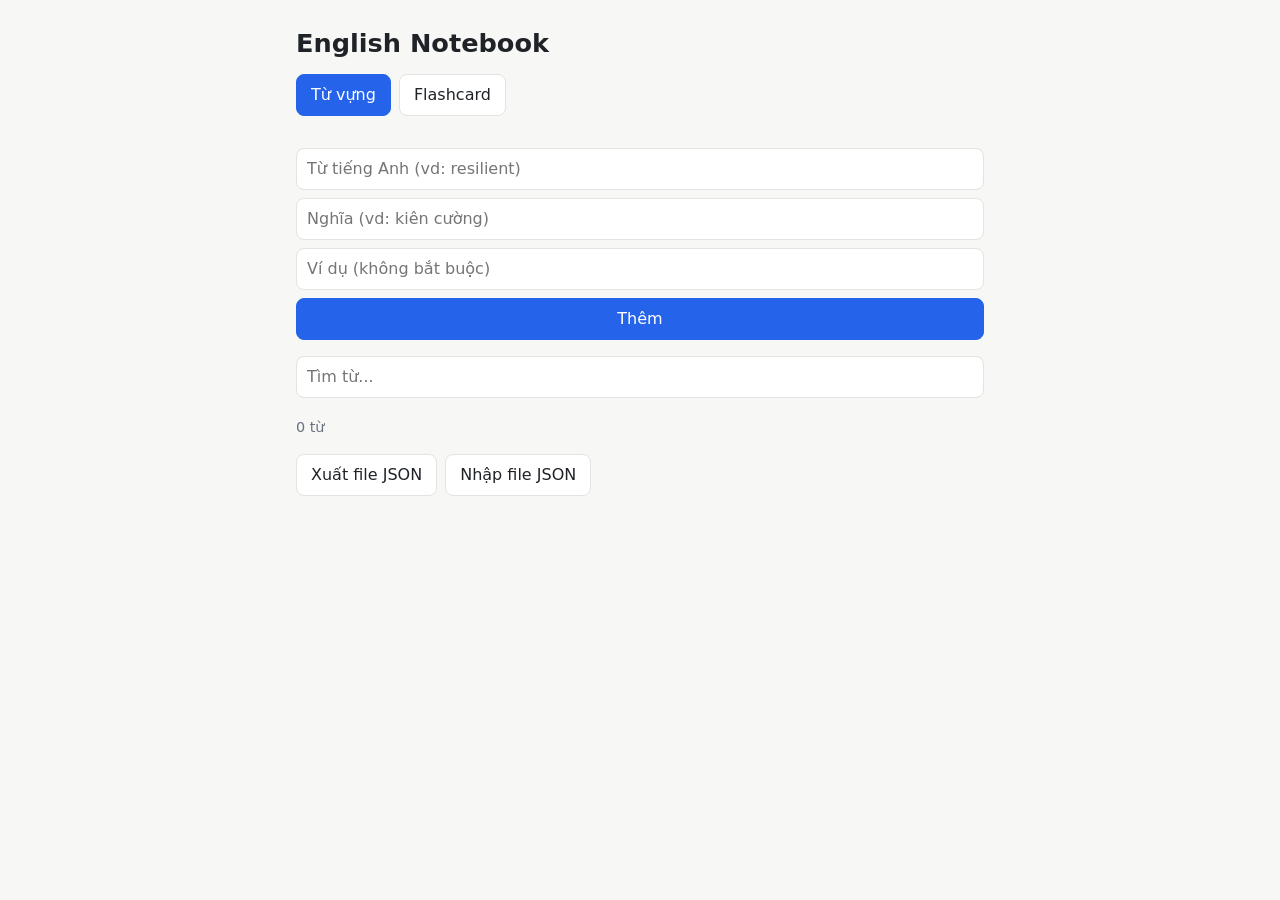
==== index.html @ f152f81c "English Notebook: từ vựng + flashcard Co-Authored-By: Claude Opus 5 <noreply@anthropic.com>" ====
<!DOCTYPE html>
<html lang="vi">
<head>
  <meta charset="UTF-8">
  <meta name="viewport" content="width=device-width, initial-scale=1.0">
  <meta name="robots" content="noindex, nofollow">
  <title>English Notebook</title>
  <link rel="stylesheet" href="style.css">
</head>
<body>
  <header>
    <h1>English Notebook</h1>
    <nav>
      <button class="tab active" data-tab="words">Từ vựng</button>
      <button class="tab" data-tab="cards">Flashcard</button>
    </nav>
  </header>

  <main>
    <!-- Tab: danh sách từ vựng -->
    <section id="words" class="panel active">
      <form id="word-form">
        <input id="f-word" placeholder="Từ tiếng Anh (vd: resilient)" required>
        <input id="f-meaning" placeholder="Nghĩa (vd: kiên cường)" required>
        <input id="f-example" placeholder="Ví dụ (không bắt buộc)">
        <button type="submit">Thêm</button>
      </form>

      <input id="search" type="search" placeholder="Tìm từ...">
      <p id="count" class="muted"></p>
      <ul id="word-list"></ul>

      <div class="tools">
        <button id="export">Xuất file JSON</button>
        <label class="button">
          Nhập file JSON
          <input id="import" type="file" accept="application/json" hidden>
        </label>
      </div>
    </section>

    <!-- Tab: flashcard -->
    <section id="cards" class="panel">
      <p id="card-empty" class="muted">Chưa có từ nào. Hãy thêm từ ở tab "Từ vựng".</p>
      <div id="card-area" hidden>
        <div id="card" title="Bấm để lật thẻ">
          <div id="card-front"></div>
          <div id="card-back" hidden></div>
        </div>
        <div class="card-actions">
          <button id="prev">← Trước</button>
          <button id="flip">Lật thẻ</button>
          <button id="next">Tiếp →</button>
        </div>
        <button id="shuffle" class="secondary">Xáo trộn</button>
        <p id="card-pos" class="muted"></p>
      </div>
    </section>
  </main>

  <script src="app.js"></script>
</body>
</html>
---- style.css ----
:root {
  --bg: #f7f7f5;
  --surface: #ffffff;
  --text: #1f2328;
  --muted: #6b7280;
  --border: #e3e3df;
  --accent: #2563eb;
  --accent-text: #ffffff;
}

@media (prefers-color-scheme: dark) {
  :root {
    --bg: #15171a;
    --surface: #1f2226;
    --text: #e6e6e6;
    --muted: #9aa0a6;
    --border: #33373c;
    --accent: #60a5fa;
    --accent-text: #0b1220;
  }
}

* { box-sizing: border-box; }

body {
  margin: 0;
  background: var(--bg);
  color: var(--text);
  font-family: system-ui, -apple-system, "Segoe UI", Roboto, sans-serif;
  line-height: 1.5;
}

header, main {
  max-width: 720px;
  margin: 0 auto;
  padding: 16px;
}

h1 { margin: 8px 0 12px; font-size: 1.6rem; }

nav { display: flex; gap: 8px; }

button, .button {
  font: inherit;
  padding: 8px 14px;
  border: 1px solid var(--border);
  border-radius: 8px;
  background: var(--surface);
  color: var(--text);
  cursor: pointer;
}

button[type="submit"], .tab.active, #flip {
  background: var(--accent);
  color: var(--accent-text);
  border-color: var(--accent);
}

input {
  font: inherit;
  width: 100%;
  padding: 8px 10px;
  border: 1px solid var(--border);
  border-radius: 8px;
  background: var(--surface);
  color: var(--text);
}

.panel { display: none; }
.panel.active { display: block; }

#word-form {
  display: grid;
  gap: 8px;
  margin-bottom: 16px;
}

#search { margin-bottom: 4px; }

.muted { color: var(--muted); font-size: 0.9rem; }

#word-list { list-style: none; padding: 0; margin: 0; }

#word-list li {
  display: flex;
  justify-content: space-between;
  align-items: flex-start;
  gap: 12px;
  padding: 12px;
  margin-bottom: 8px;
  background: var(--surface);
  border: 1px solid var(--border);
  border-radius: 8px;
}

.w-word { font-weight: 600; }
.w-example { font-style: italic; color: var(--muted); font-size: 0.9rem; }

.delete {
  padding: 4px 10px;
  color: var(--muted);
}

.tools { display: flex; gap: 8px; flex-wrap: wrap; margin-top: 16px; }

#card {
  min-height: 200px;
  display: flex;
  align-items: center;
  justify-content: center;
  text-align: center;
  padding: 24px;
  background: var(--surface);
  border: 1px solid var(--border);
  border-radius: 12px;
  cursor: pointer;
  user-select: none;
}

#card-front { font-size: 2rem; font-weight: 600; }
#card-back { font-size: 1.3rem; }

.card-actions {
  display: flex;
  justify-content: center;
  gap: 8px;
  margin: 16px 0 8px;
}

#shuffle { display: block; margin: 0 auto; }
#card-pos { text-align: center; }
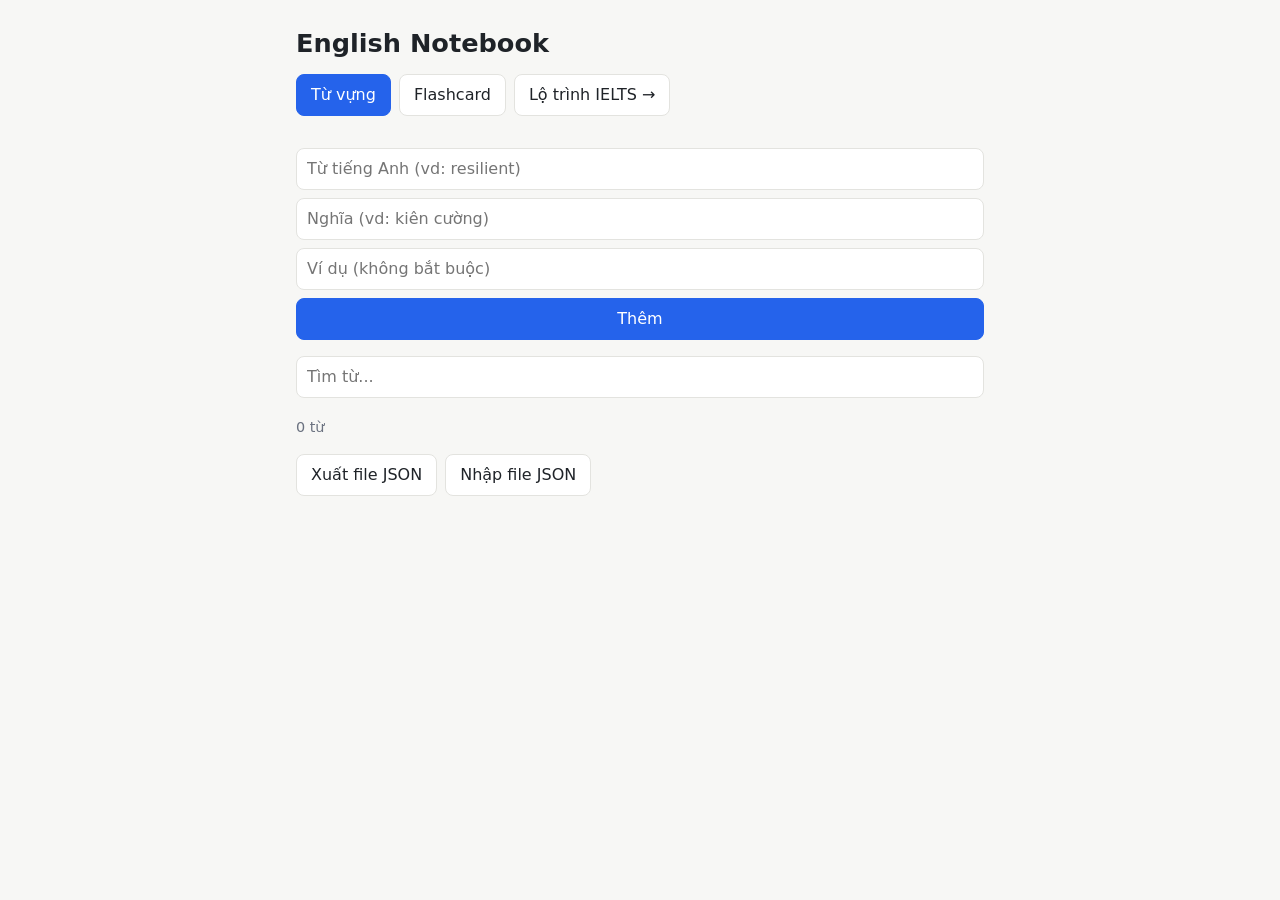
==== commit 7098e7e7: "Thêm lộ trình IELTS 5.0 → 7.0 theo từng ngày - lo-trinh.html: lịch 33 tuần, mỗi ngày có việc cụ thể " ====
--- a/index.html
+++ b/index.html
@@ -13,6 +13,7 @@
     <nav>
       <button class="tab active" data-tab="words">Từ vựng</button>
       <button class="tab" data-tab="cards">Flashcard</button>
+      <a class="button" href="lo-trinh.html">Lộ trình IELTS →</a>
     </nav>
   </header>
 
--- a/style.css
+++ b/style.css
@@ -129,3 +129,5 @@
 
 #shuffle { display: block; margin: 0 auto; }
 #card-pos { text-align: center; }
+
+a.button { display: inline-block; text-decoration: none; }
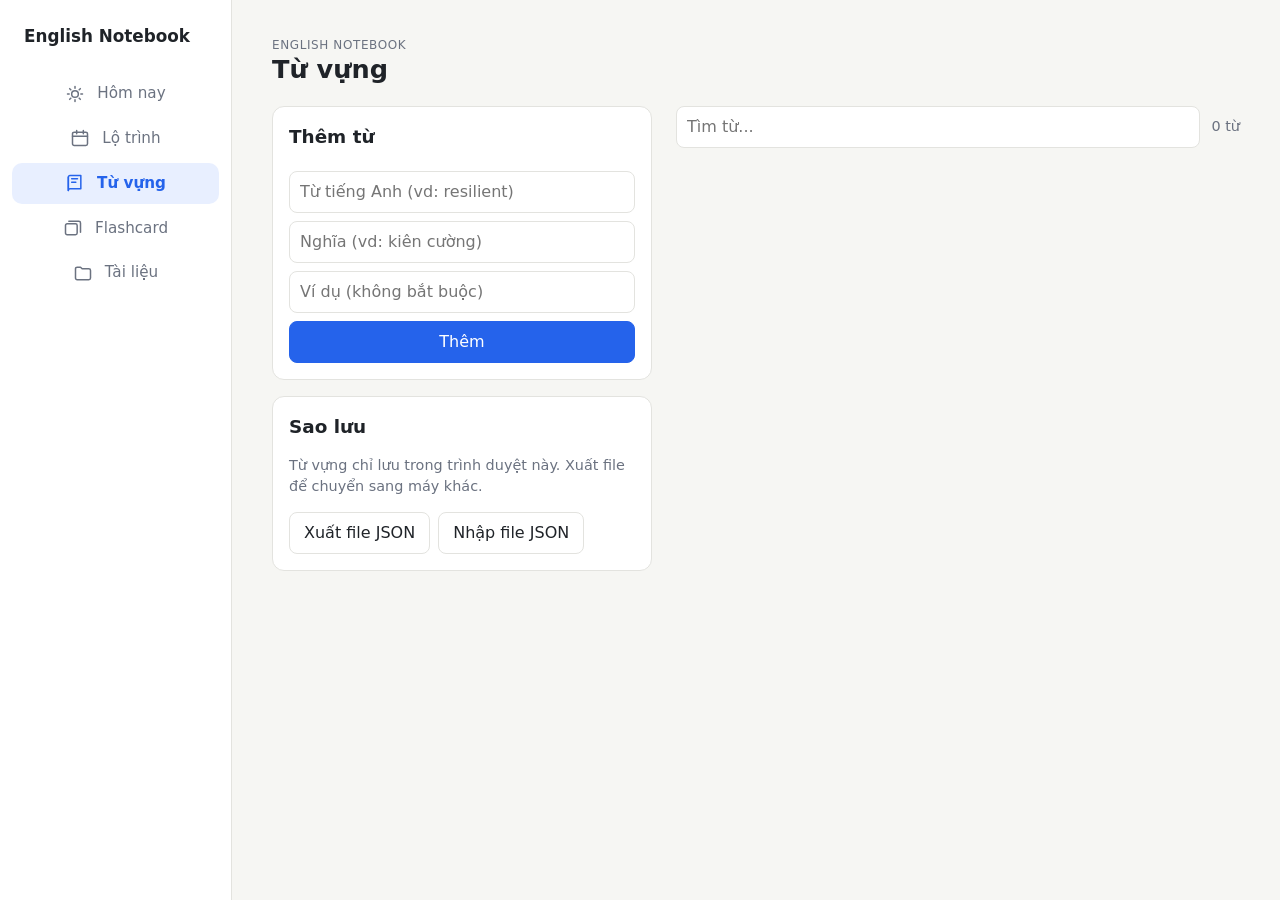
==== commit 469e20fe: "Bố cục responsive cho điện thoại, máy tính bảng và máy tính - Điều hướng chung (nav.js): thanh dưới " ====
--- a/index.html
+++ b/index.html
@@ -2,63 +2,79 @@
 <html lang="vi">
 <head>
   <meta charset="UTF-8">
-  <meta name="viewport" content="width=device-width, initial-scale=1.0">
+  <meta name="viewport" content="width=device-width, initial-scale=1.0, viewport-fit=cover">
   <meta name="robots" content="noindex, nofollow">
   <title>English Notebook</title>
   <link rel="stylesheet" href="style.css">
 </head>
 <body>
-  <header>
-    <h1>English Notebook</h1>
-    <nav>
-      <button class="tab active" data-tab="words">Từ vựng</button>
-      <button class="tab" data-tab="cards">Flashcard</button>
-      <a class="button" href="lo-trinh.html">Lộ trình IELTS →</a>
-    </nav>
-  </header>
+  <aside id="sidebar" class="sidebar"></aside>
 
-  <main>
-    <!-- Tab: danh sách từ vựng -->
-    <section id="words" class="panel active">
-      <form id="word-form">
-        <input id="f-word" placeholder="Từ tiếng Anh (vd: resilient)" required>
-        <input id="f-meaning" placeholder="Nghĩa (vd: kiên cường)" required>
-        <input id="f-example" placeholder="Ví dụ (không bắt buộc)">
-        <button type="submit">Thêm</button>
-      </form>
-
-      <input id="search" type="search" placeholder="Tìm từ...">
-      <p id="count" class="muted"></p>
-      <ul id="word-list"></ul>
-
-      <div class="tools">
-        <button id="export">Xuất file JSON</button>
-        <label class="button">
-          Nhập file JSON
-          <input id="import" type="file" accept="application/json" hidden>
-        </label>
+  <main class="content">
+    <!-- Từ vựng -->
+    <section id="words" class="panel">
+      <div class="page-head">
+        <p class="eyebrow">English Notebook</p>
+        <h1>Từ vựng</h1>
+      </div>
+      <div class="words-layout">
+        <div class="words-side">
+          <form id="word-form" class="card">
+            <h2>Thêm từ</h2>
+            <input id="f-word" placeholder="Từ tiếng Anh (vd: resilient)" required>
+            <input id="f-meaning" placeholder="Nghĩa (vd: kiên cường)" required>
+            <input id="f-example" placeholder="Ví dụ (không bắt buộc)">
+            <button type="submit">Thêm</button>
+          </form>
+          <div class="card">
+            <h2>Sao lưu</h2>
+            <p class="muted">Từ vựng chỉ lưu trong trình duyệt này. Xuất file để chuyển sang máy khác.</p>
+            <div class="tools">
+              <button id="export" type="button">Xuất file JSON</button>
+              <label class="button">
+                Nhập file JSON
+                <input id="import" type="file" accept="application/json" hidden>
+              </label>
+            </div>
+          </div>
+        </div>
+        <div>
+          <div class="list-head">
+            <input id="search" type="search" placeholder="Tìm từ...">
+            <span id="count" class="muted"></span>
+          </div>
+          <ul id="word-list"></ul>
+        </div>
       </div>
     </section>
 
-    <!-- Tab: flashcard -->
+    <!-- Flashcard -->
     <section id="cards" class="panel">
-      <p id="card-empty" class="muted">Chưa có từ nào. Hãy thêm từ ở tab "Từ vựng".</p>
-      <div id="card-area" hidden>
-        <div id="card" title="Bấm để lật thẻ">
-          <div id="card-front"></div>
-          <div id="card-back" hidden></div>
+      <div class="page-head">
+        <p class="eyebrow">English Notebook</p>
+        <h1>Flashcard</h1>
+        <p class="muted">Bấm vào thẻ để lật · phím ← → để chuyển thẻ · phím cách để lật</p>
+      </div>
+      <div class="flash-wrap">
+        <p id="card-empty" class="muted">Chưa có từ nào. Hãy thêm từ ở mục Từ vựng.</p>
+        <div id="card-area" hidden>
+          <div id="card" title="Bấm để lật thẻ">
+            <div id="card-front"></div>
+            <div id="card-back" hidden></div>
+          </div>
+          <div class="card-actions">
+            <button id="prev" type="button">← Trước</button>
+            <button id="flip" type="button">Lật thẻ</button>
+            <button id="next" type="button">Tiếp →</button>
+          </div>
+          <button id="shuffle" type="button">Xáo trộn</button>
+          <p id="card-pos" class="muted"></p>
         </div>
-        <div class="card-actions">
-          <button id="prev">← Trước</button>
-          <button id="flip">Lật thẻ</button>
-          <button id="next">Tiếp →</button>
-        </div>
-        <button id="shuffle" class="secondary">Xáo trộn</button>
-        <p id="card-pos" class="muted"></p>
       </div>
     </section>
   </main>
 
+  <script src="nav.js"></script>
   <script src="app.js"></script>
 </body>
 </html>
--- a/style.css
+++ b/style.css
@@ -1,26 +1,48 @@
+/* ===== Token màu (sáng / tối) ===== */
 :root {
-  --bg: #f7f7f5;
+  --bg: #f6f6f3;
   --surface: #ffffff;
   --text: #1f2328;
   --muted: #6b7280;
   --border: #e3e3df;
   --accent: #2563eb;
   --accent-text: #ffffff;
+  --accent-soft: #e8efff;
+  --ok: #15803d;
+  --ok-soft: #dcfce7;
+  --warn-bg: #fff4e5;
+  --warn-text: #8a4b00;
+  --phase0: #94a3b8;
+  --phase1: #0ea5e9;
+  --phase2: #8b5cf6;
+  --phase3: #f59e0b;
+
+  --sidebar-w: 232px;
+  --rail-w: 76px;
+  --bottom-h: 60px;
+  --radius: 12px;
 }
 
 @media (prefers-color-scheme: dark) {
   :root {
-    --bg: #15171a;
-    --surface: #1f2226;
+    --bg: #131518;
+    --surface: #1d2024;
     --text: #e6e6e6;
     --muted: #9aa0a6;
-    --border: #33373c;
+    --border: #32363b;
     --accent: #60a5fa;
     --accent-text: #0b1220;
-  }
-}
-
+    --accent-soft: #1b2a44;
+    --ok: #4ade80;
+    --ok-soft: #173723;
+    --warn-bg: #3a2a12;
+    --warn-text: #fbbf6b;
+  }
+}
+
+/* ===== Cơ bản ===== */
 * { box-sizing: border-box; }
+html { -webkit-text-size-adjust: 100%; }
 
 body {
   margin: 0;
@@ -30,15 +52,10 @@
   line-height: 1.5;
 }
 
-header, main {
-  max-width: 720px;
-  margin: 0 auto;
-  padding: 16px;
-}
-
-h1 { margin: 8px 0 12px; font-size: 1.6rem; }
-
-nav { display: flex; gap: 8px; }
+a { color: var(--accent); }
+h1 { margin: 0; font-size: 1.6rem; line-height: 1.25; }
+h2 { margin: 0 0 12px; font-size: 1.15rem; }
+h3 { margin: 0 0 8px; font-size: 1rem; }
 
 button, .button {
   font: inherit;
@@ -49,14 +66,14 @@
   color: var(--text);
   cursor: pointer;
 }
-
-button[type="submit"], .tab.active, #flip {
+a.button { display: inline-block; text-decoration: none; }
+.primary, button[type="submit"] {
   background: var(--accent);
   color: var(--accent-text);
   border-color: var(--accent);
 }
 
-input {
+input, select {
   font: inherit;
   width: 100%;
   padding: 8px 10px;
@@ -66,45 +83,176 @@
   color: var(--text);
 }
 
+.muted { color: var(--muted); font-size: 0.9rem; }
+
+.card {
+  padding: 16px;
+  background: var(--surface);
+  border: 1px solid var(--border);
+  border-radius: var(--radius);
+}
+.card > :last-child { margin-bottom: 0; }
+
+.eyebrow {
+  margin: 0 0 4px;
+  font-size: 0.75rem;
+  letter-spacing: 0.05em;
+  text-transform: uppercase;
+  color: var(--muted);
+}
+
 .panel { display: none; }
 .panel.active { display: block; }
 
-#word-form {
+.page-head { margin-bottom: 20px; }
+.page-head p { margin: 4px 0 0; }
+
+/* ===== Khung trang =====
+   < 768px   : thanh điều hướng dưới đáy (trong tầm ngón cái)
+   768–1023  : thanh dọc hẹp bên trái (máy tính bảng)
+   ≥ 1024    : sidebar đầy đủ bên trái (máy tính) */
+.sidebar {
+  position: fixed;
+  z-index: 20;
+  left: 0;
+  right: 0;
+  bottom: 0;
+  background: var(--surface);
+  border-top: 1px solid var(--border);
+  padding-bottom: env(safe-area-inset-bottom);
+}
+.brand, .side-extra { display: none; }
+
+.nav { display: flex; }
+.nav a {
+  flex: 1;
+  display: flex;
+  flex-direction: column;
+  align-items: center;
+  gap: 2px;
+  min-height: var(--bottom-h);
+  padding: 8px 2px;
+  justify-content: center;
+  font-size: 0.72rem;
+  color: var(--muted);
+  text-decoration: none;
+}
+.nav a.active { color: var(--accent); font-weight: 600; }
+.nav svg {
+  width: 22px;
+  height: 22px;
+  fill: none;
+  stroke: currentColor;
+  stroke-width: 1.8;
+  stroke-linecap: round;
+  stroke-linejoin: round;
+}
+
+.content {
+  padding: 16px 16px calc(var(--bottom-h) + 24px + env(safe-area-inset-bottom));
+}
+/* Màn hình rất rộng: nội dung không vượt 1200px, căn giữa phần còn lại */
+.content > * { max-width: 1200px; margin-left: auto; margin-right: auto; }
+
+@media (min-width: 768px) {
+  .sidebar {
+    top: 0;
+    right: auto;
+    width: var(--rail-w);
+    padding: 16px 0;
+    border-top: 0;
+    border-right: 1px solid var(--border);
+  }
+  .nav { flex-direction: column; gap: 4px; }
+  .nav a {
+    flex: none;
+    min-height: 0;
+    margin: 0 8px;
+    padding: 10px 2px;
+    border-radius: 10px;
+  }
+  .nav a.active { background: var(--accent-soft); }
+  .content {
+    margin-left: var(--rail-w);
+    padding: 24px 28px 40px;
+  }
+}
+
+@media (min-width: 1024px) {
+  .sidebar {
+    width: var(--sidebar-w);
+    display: flex;
+    flex-direction: column;
+    gap: 20px;
+    padding: 20px 12px;
+    overflow-y: auto;
+  }
+  .brand {
+    display: block;
+    padding: 4px 12px;
+    font-weight: 700;
+    font-size: 1.05rem;
+    color: var(--text);
+    text-decoration: none;
+  }
+  .nav a {
+    flex-direction: row;
+    gap: 12px;
+    margin: 0;
+    padding: 9px 12px;
+    font-size: 0.95rem;
+  }
+  .nav svg { width: 20px; height: 20px; }
+  .side-extra { display: block; margin-top: auto; }
+  .content {
+    margin-left: var(--sidebar-w);
+    padding: 32px 40px 48px;
+  }
+}
+
+/* ===== English Notebook: từ vựng ===== */
+.words-layout { display: grid; gap: 16px; }
+@media (min-width: 1024px) {
+  .words-layout { grid-template-columns: minmax(300px, 380px) minmax(0, 1fr); gap: 24px; align-items: start; }
+  .words-side { position: sticky; top: 32px; }
+}
+
+#word-form { display: grid; gap: 8px; }
+.words-side .card + .card { margin-top: 16px; }
+.tools { display: flex; gap: 8px; flex-wrap: wrap; }
+
+.list-head { display: flex; gap: 12px; align-items: center; margin-bottom: 12px; }
+.list-head input { flex: 1; }
+.list-head .muted { white-space: nowrap; }
+
+#word-list {
+  list-style: none;
+  padding: 0;
+  margin: 0;
   display: grid;
   gap: 8px;
-  margin-bottom: 16px;
-}
-
-#search { margin-bottom: 4px; }
-
-.muted { color: var(--muted); font-size: 0.9rem; }
-
-#word-list { list-style: none; padding: 0; margin: 0; }
-
+}
+@media (min-width: 1280px) {
+  #word-list { grid-template-columns: repeat(2, minmax(0, 1fr)); }
+}
 #word-list li {
   display: flex;
   justify-content: space-between;
   align-items: flex-start;
   gap: 12px;
   padding: 12px;
-  margin-bottom: 8px;
-  background: var(--surface);
-  border: 1px solid var(--border);
-  border-radius: 8px;
-}
-
+  background: var(--surface);
+  border: 1px solid var(--border);
+  border-radius: 10px;
+}
 .w-word { font-weight: 600; }
 .w-example { font-style: italic; color: var(--muted); font-size: 0.9rem; }
-
-.delete {
-  padding: 4px 10px;
-  color: var(--muted);
-}
-
-.tools { display: flex; gap: 8px; flex-wrap: wrap; margin-top: 16px; }
-
+.delete { padding: 4px 10px; color: var(--muted); }
+
+/* ===== English Notebook: flashcard ===== */
+.flash-wrap { max-width: 640px; margin: 0 auto; }
 #card {
-  min-height: 200px;
+  min-height: 240px;
   display: flex;
   align-items: center;
   justify-content: center;
@@ -112,22 +260,14 @@
   padding: 24px;
   background: var(--surface);
   border: 1px solid var(--border);
-  border-radius: 12px;
+  border-radius: 16px;
   cursor: pointer;
   user-select: none;
 }
-
+@media (min-width: 768px) { #card { min-height: 320px; } }
 #card-front { font-size: 2rem; font-weight: 600; }
 #card-back { font-size: 1.3rem; }
-
-.card-actions {
-  display: flex;
-  justify-content: center;
-  gap: 8px;
-  margin: 16px 0 8px;
-}
-
+.card-actions { display: flex; justify-content: center; gap: 8px; margin: 16px 0 8px; }
+#flip { background: var(--accent); color: var(--accent-text); border-color: var(--accent); }
 #shuffle { display: block; margin: 0 auto; }
 #card-pos { text-align: center; }
-
-a.button { display: inline-block; text-decoration: none; }
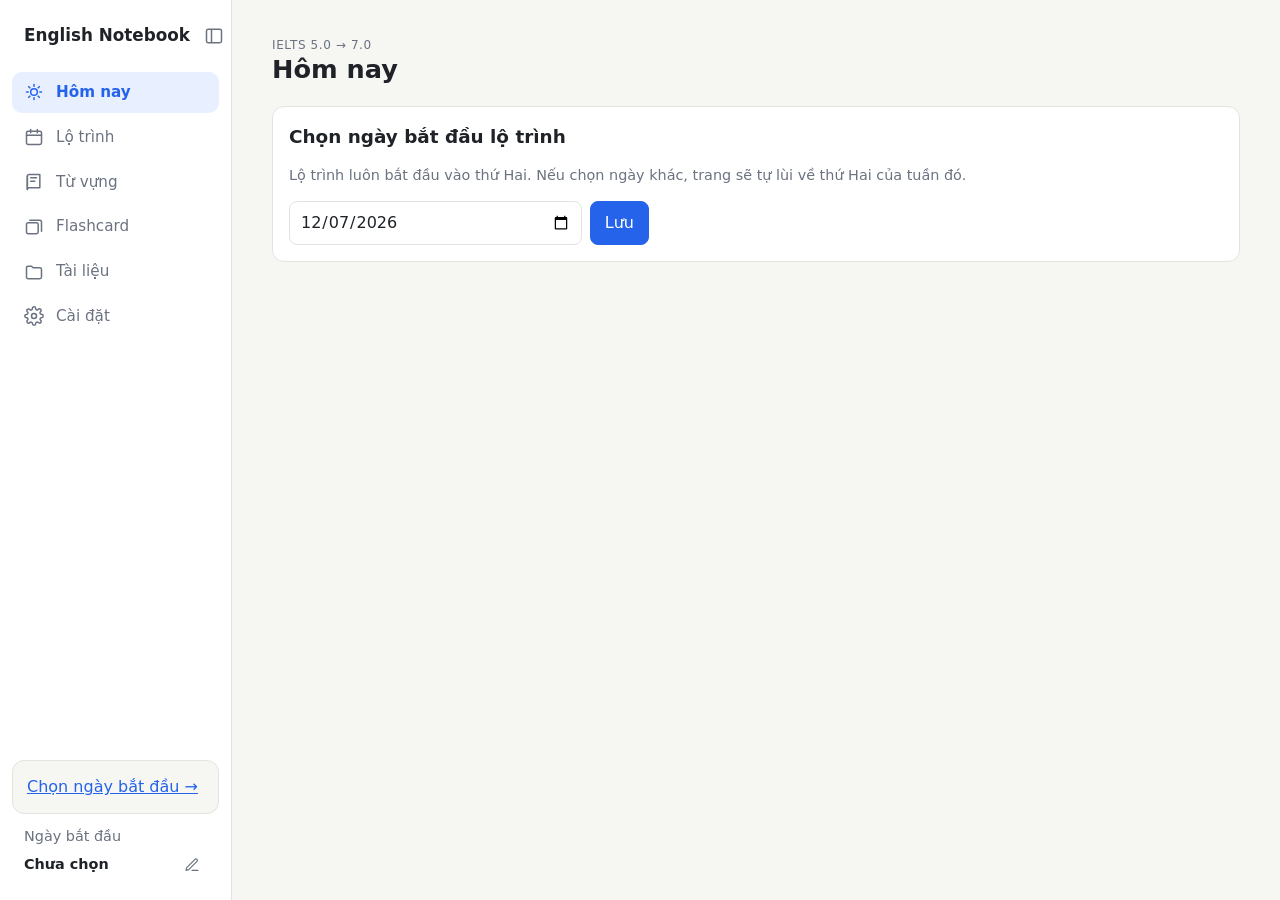
==== commit dff7cdf8: "Đa ngôn ngữ (vi/en), mục Cài đặt, tên file tiếng Anh - Đa ngôn ngữ dễ mở rộng: js/i18n.js + js/local" ====
--- a/index.html
+++ b/index.html
@@ -5,34 +5,58 @@
   <meta name="viewport" content="width=device-width, initial-scale=1.0, viewport-fit=cover">
   <meta name="robots" content="noindex, nofollow">
   <title>English Notebook</title>
-  <link rel="stylesheet" href="style.css">
+  <!-- Áp giao diện đã chọn trước khi vẽ trang, để không bị nháy sáng/tối -->
+  <script>
+    try {
+      var p = JSON.parse(localStorage.getItem("prefs") || "{}");
+      if (p.theme === "light" || p.theme === "dark") document.documentElement.setAttribute("data-theme", p.theme);
+      if (p.lang) document.documentElement.lang = p.lang;
+    } catch (e) {}
+  </script>
+  <link rel="stylesheet" href="css/base.css">
+  <link rel="stylesheet" href="css/plan.css">
 </head>
 <body>
-  <aside id="sidebar" class="sidebar"></aside>
+  <aside id="sidebar" class="sidebar">
+    <div id="side-extra" class="side-extra"></div>
+  </aside>
 
   <main class="content">
+    <!-- Hôm nay -->
+    <section id="today" class="panel">
+      <div id="today-body"></div>
+    </section>
+
+    <!-- Lộ trình -->
+    <section id="week" class="panel">
+      <div class="week-layout">
+        <aside id="week-picker" class="week-picker" data-i18n-attr="aria-label:week.aria"></aside>
+        <div id="week-body" class="week-main"></div>
+      </div>
+    </section>
+
     <!-- Từ vựng -->
     <section id="words" class="panel">
       <div class="page-head">
-        <p class="eyebrow">English Notebook</p>
-        <h1>Từ vựng</h1>
+        <p class="eyebrow" data-i18n="words.eyebrow"></p>
+        <h1 data-i18n="words.title"></h1>
       </div>
       <div class="words-layout">
         <div class="words-side">
           <form id="word-form" class="card">
-            <h2>Thêm từ</h2>
-            <input id="f-word" placeholder="Từ tiếng Anh (vd: resilient)" required>
-            <input id="f-meaning" placeholder="Nghĩa (vd: kiên cường)" required>
-            <input id="f-example" placeholder="Ví dụ (không bắt buộc)">
-            <button type="submit">Thêm</button>
+            <h2 data-i18n="words.add"></h2>
+            <input id="f-word" required data-i18n-attr="placeholder:words.word">
+            <input id="f-meaning" required data-i18n-attr="placeholder:words.meaning">
+            <input id="f-example" data-i18n-attr="placeholder:words.example">
+            <button type="submit" data-i18n="words.submit"></button>
           </form>
           <div class="card">
-            <h2>Sao lưu</h2>
-            <p class="muted">Từ vựng chỉ lưu trong trình duyệt này. Xuất file để chuyển sang máy khác.</p>
+            <h2 data-i18n="words.backup"></h2>
+            <p class="muted" data-i18n="words.backupNote"></p>
             <div class="tools">
-              <button id="export" type="button">Xuất file JSON</button>
+              <button id="export" type="button" data-i18n="words.export"></button>
               <label class="button">
-                Nhập file JSON
+                <span data-i18n="words.import"></span>
                 <input id="import" type="file" accept="application/json" hidden>
               </label>
             </div>
@@ -40,7 +64,7 @@
         </div>
         <div>
           <div class="list-head">
-            <input id="search" type="search" placeholder="Tìm từ...">
+            <input id="search" type="search" data-i18n-attr="placeholder:words.search">
             <span id="count" class="muted"></span>
           </div>
           <ul id="word-list"></ul>
@@ -51,30 +75,86 @@
     <!-- Flashcard -->
     <section id="cards" class="panel">
       <div class="page-head">
-        <p class="eyebrow">English Notebook</p>
-        <h1>Flashcard</h1>
-        <p class="muted">Bấm vào thẻ để lật · phím ← → để chuyển thẻ · phím cách để lật</p>
+        <p class="eyebrow" data-i18n="words.eyebrow"></p>
+        <h1 data-i18n="cards.title"></h1>
+        <p class="muted" data-i18n="cards.hint"></p>
       </div>
       <div class="flash-wrap">
-        <p id="card-empty" class="muted">Chưa có từ nào. Hãy thêm từ ở mục Từ vựng.</p>
+        <p id="card-empty" class="muted" data-i18n="cards.empty"></p>
         <div id="card-area" hidden>
-          <div id="card" title="Bấm để lật thẻ">
+          <div id="card" data-i18n-attr="title:cards.flipTitle">
             <div id="card-front"></div>
             <div id="card-back" hidden></div>
           </div>
           <div class="card-actions">
-            <button id="prev" type="button">← Trước</button>
-            <button id="flip" type="button">Lật thẻ</button>
-            <button id="next" type="button">Tiếp →</button>
+            <button id="prev" type="button" data-i18n="cards.prev"></button>
+            <button id="flip" type="button" data-i18n="cards.flip"></button>
+            <button id="next" type="button" data-i18n="cards.next"></button>
           </div>
-          <button id="shuffle" type="button">Xáo trộn</button>
+          <button id="shuffle" type="button" data-i18n="cards.shuffle"></button>
           <p id="card-pos" class="muted"></p>
         </div>
       </div>
     </section>
+
+    <!-- Tài liệu -->
+    <section id="lib" class="panel">
+      <div class="page-head">
+        <p class="eyebrow" data-i18n="lib.eyebrow"></p>
+        <h1 data-i18n="lib.title"></h1>
+      </div>
+      <div id="lib-body" class="lib-grid"></div>
+
+      <h2 class="section-title" data-i18n="lib.notes"></h2>
+      <div class="lib-grid">
+        <div class="card">
+          <h2 data-i18n="about.use.title"></h2>
+          <div data-i18n-html="about.use.html"></div>
+        </div>
+        <div class="card">
+          <h2 data-i18n="about.time.title"></h2>
+          <div data-i18n-html="about.time.html"></div>
+        </div>
+        <div class="card span-2">
+          <h2 data-i18n="about.fixes.title"></h2>
+          <div data-i18n-html="about.fixes.html"></div>
+        </div>
+      </div>
+    </section>
+
+    <!-- Cài đặt -->
+    <section id="settings" class="panel">
+      <div class="page-head">
+        <h1 data-i18n="settings.title"></h1>
+      </div>
+      <div class="settings-grid">
+        <div class="card">
+          <h2 data-i18n="settings.lang"></h2>
+          <div id="lang-options" class="segmented" role="radiogroup" data-i18n-attr="aria-label:settings.lang"></div>
+          <p class="muted" data-i18n="settings.langNote"></p>
+        </div>
+        <div class="card">
+          <h2 data-i18n="settings.theme"></h2>
+          <div id="theme-options" class="segmented" role="radiogroup" data-i18n-attr="aria-label:settings.theme"></div>
+          <p class="muted" data-i18n="settings.themeNote"></p>
+        </div>
+        <div id="settings-plan"></div>
+      </div>
+    </section>
   </main>
 
-  <script src="nav.js"></script>
-  <script src="app.js"></script>
+  <!-- Đa ngôn ngữ: lõi → chuỗi giao diện → nội dung lộ trình. Thêm ngôn ngữ = thêm 2 file + 2 dòng dưới đây. -->
+  <script src="js/i18n.js"></script>
+  <script src="js/locales/vi.js"></script>
+  <script src="js/locales/en.js"></script>
+  <script src="js/content/vi.js"></script>
+  <script src="js/content/en.js"></script>
+  <!-- Ứng dụng -->
+  <script src="js/plan-data.js"></script>
+  <script src="js/plan.js"></script>
+  <script src="js/notebook.js"></script>
+  <script src="js/settings.js"></script>
+  <script src="js/nav.js"></script>
+  <script src="js/app.js"></script>
 </body>
 </html>
--- a/css/base.css
+++ b/css/base.css
@@ -0,0 +1,356 @@
+/* ===== Token màu =====
+   Sáng là mặc định. Tối áp dụng khi: chọn "Tối" (data-theme="dark"),
+   hoặc chọn "Theo hệ thống" (không có data-theme) và máy đang ở chế độ tối. */
+:root {
+  color-scheme: light;
+  --bg: #f6f6f3;
+  --surface: #ffffff;
+  --text: #1f2328;
+  --muted: #6b7280;
+  --border: #e3e3df;
+  --accent: #2563eb;
+  --accent-text: #ffffff;
+  --accent-soft: #e8efff;
+  --ok: #15803d;
+  --ok-soft: #dcfce7;
+  --warn-bg: #fff4e5;
+  --warn-text: #8a4b00;
+  --phase0: #94a3b8;
+  --phase1: #0ea5e9;
+  --phase2: #8b5cf6;
+  --phase3: #f59e0b;
+
+  --sidebar-w: 232px;
+  --rail-w: 76px;
+  --bottom-h: 60px;
+  --radius: 12px;
+}
+
+:root[data-theme="dark"] {
+  color-scheme: dark;
+  --bg: #131518;
+  --surface: #1d2024;
+  --text: #e6e6e6;
+  --muted: #9aa0a6;
+  --border: #32363b;
+  --accent: #60a5fa;
+  --accent-text: #0b1220;
+  --accent-soft: #1b2a44;
+  --ok: #4ade80;
+  --ok-soft: #173723;
+  --warn-bg: #3a2a12;
+  --warn-text: #fbbf6b;
+}
+
+@media (prefers-color-scheme: dark) {
+  :root:not([data-theme]) {
+    color-scheme: dark;
+    --bg: #131518;
+    --surface: #1d2024;
+    --text: #e6e6e6;
+    --muted: #9aa0a6;
+    --border: #32363b;
+    --accent: #60a5fa;
+    --accent-text: #0b1220;
+    --accent-soft: #1b2a44;
+    --ok: #4ade80;
+    --ok-soft: #173723;
+    --warn-bg: #3a2a12;
+    --warn-text: #fbbf6b;
+  }
+}
+
+/* ===== Cơ bản ===== */
+* { box-sizing: border-box; }
+html { -webkit-text-size-adjust: 100%; }
+
+body {
+  margin: 0;
+  background: var(--bg);
+  color: var(--text);
+  font-family: system-ui, -apple-system, "Segoe UI", Roboto, sans-serif;
+  line-height: 1.5;
+}
+
+a { color: var(--accent); }
+h1 { margin: 0; font-size: 1.6rem; line-height: 1.25; }
+h2 { margin: 0 0 12px; font-size: 1.15rem; }
+h3 { margin: 0 0 8px; font-size: 1rem; }
+
+button, .button {
+  font: inherit;
+  padding: 8px 14px;
+  border: 1px solid var(--border);
+  border-radius: 8px;
+  background: var(--surface);
+  color: var(--text);
+  cursor: pointer;
+}
+a.button { display: inline-block; text-decoration: none; }
+.primary, button[type="submit"] {
+  background: var(--accent);
+  color: var(--accent-text);
+  border-color: var(--accent);
+}
+
+input, select {
+  font: inherit;
+  width: 100%;
+  padding: 8px 10px;
+  border: 1px solid var(--border);
+  border-radius: 8px;
+  background: var(--surface);
+  color: var(--text);
+}
+
+.muted { color: var(--muted); font-size: 0.9rem; }
+code { font-size: 0.9em; padding: 1px 5px; border-radius: 4px; background: var(--bg); border: 1px solid var(--border); }
+
+/* Nút chỉ có biểu tượng (vd: sửa ngày bắt đầu) */
+.icon-btn {
+  display: inline-flex;
+  align-items: center;
+  justify-content: center;
+  width: 30px;
+  height: 30px;
+  border-radius: 8px;
+  color: var(--muted);
+}
+.icon-btn:hover { background: var(--bg); color: var(--text); }
+.icon-btn svg { width: 16px; height: 16px; fill: none; stroke: currentColor; stroke-width: 1.8; stroke-linecap: round; stroke-linejoin: round; }
+
+/* Nhóm nút chọn một (ngôn ngữ, giao diện) */
+.segmented {
+  display: inline-flex;
+  flex-wrap: wrap;
+  gap: 4px;
+  padding: 4px;
+  border-radius: 10px;
+  background: var(--bg);
+  border: 1px solid var(--border);
+}
+.seg { border: 0; background: transparent; padding: 6px 14px; border-radius: 7px; }
+.seg.active { background: var(--surface); box-shadow: 0 1px 2px rgba(0, 0, 0, 0.12); font-weight: 600; }
+
+.settings-grid { display: grid; gap: 16px; align-items: start; }
+@media (min-width: 900px) { .settings-grid { grid-template-columns: repeat(2, minmax(0, 1fr)); } }
+
+.card {
+  padding: 16px;
+  background: var(--surface);
+  border: 1px solid var(--border);
+  border-radius: var(--radius);
+}
+.card > :last-child { margin-bottom: 0; }
+
+.eyebrow {
+  margin: 0 0 4px;
+  font-size: 0.75rem;
+  letter-spacing: 0.05em;
+  text-transform: uppercase;
+  color: var(--muted);
+}
+
+.panel { display: none; }
+.panel.active { display: block; }
+
+.page-head { margin-bottom: 20px; }
+.page-head p { margin: 4px 0 0; }
+
+/* ===== Khung trang =====
+   < 768px   : thanh điều hướng dưới đáy (trong tầm ngón cái)
+   768–1023  : thanh dọc hẹp bên trái (máy tính bảng)
+   ≥ 1024    : sidebar đầy đủ bên trái (máy tính) */
+.sidebar {
+  position: fixed;
+  z-index: 20;
+  left: 0;
+  right: 0;
+  bottom: 0;
+  background: var(--surface);
+  border-top: 1px solid var(--border);
+  padding-bottom: env(safe-area-inset-bottom);
+}
+.brand-row, .side-bottom { display: none; }
+
+.nav { display: flex; }
+.nav a {
+  flex: 1;
+  display: flex;
+  flex-direction: column;
+  align-items: center;
+  gap: 2px;
+  min-height: var(--bottom-h);
+  padding: 8px 2px;
+  justify-content: center;
+  font-size: 0.72rem;
+  color: var(--muted);
+  text-decoration: none;
+}
+.nav a.active { color: var(--accent); font-weight: 600; }
+.nav svg {
+  width: 22px;
+  height: 22px;
+  fill: none;
+  stroke: currentColor;
+  stroke-width: 1.8;
+  stroke-linecap: round;
+  stroke-linejoin: round;
+}
+
+.content {
+  padding: 16px 16px calc(var(--bottom-h) + 24px + env(safe-area-inset-bottom));
+}
+/* Màn hình rất rộng: nội dung không vượt 1200px, căn giữa phần còn lại */
+.content > * { max-width: 1200px; margin-left: auto; margin-right: auto; }
+
+@media (min-width: 768px) {
+  .sidebar {
+    top: 0;
+    right: auto;
+    width: var(--rail-w);
+    padding: 16px 0;
+    border-top: 0;
+    border-right: 1px solid var(--border);
+  }
+  .nav { flex-direction: column; gap: 4px; }
+  .nav a {
+    flex: none;
+    min-height: 0;
+    margin: 0 8px;
+    padding: 10px 2px;
+    border-radius: 10px;
+  }
+  .nav a.active { background: var(--accent-soft); }
+  .content {
+    margin-left: var(--rail-w);
+    padding: 24px 28px 40px;
+  }
+}
+
+@media (min-width: 1024px) {
+  .sidebar {
+    width: var(--sidebar-w);
+    display: flex;
+    flex-direction: column;
+    gap: 20px;
+    padding: 20px 12px;
+    overflow-y: auto;
+  }
+  .brand-row {
+    display: flex;
+    align-items: center;
+    justify-content: space-between;
+    gap: 8px;
+    padding-left: 12px;
+  }
+  .brand {
+    font-weight: 700;
+    font-size: 1.05rem;
+    color: var(--text);
+    text-decoration: none;
+    white-space: nowrap;
+  }
+  .collapse-btn {
+    display: inline-flex;
+    padding: 6px;
+    border: 0;
+    background: transparent;
+    color: var(--muted);
+  }
+  .collapse-btn:hover { background: var(--bg); color: var(--text); }
+  .collapse-btn svg { width: 20px; height: 20px; fill: none; stroke: currentColor; stroke-width: 1.8; stroke-linejoin: round; }
+  .nav a {
+    flex-direction: row;
+    justify-content: flex-start;
+    gap: 12px;
+    margin: 0;
+    padding: 9px 12px;
+    font-size: 0.95rem;
+  }
+  .nav svg { width: 20px; height: 20px; flex: none; }
+  .side-bottom { display: grid; gap: 12px; margin-top: auto; }
+  .side-foot { display: grid; gap: 2px; padding: 0 12px; font-size: 0.9rem; }
+  .side-start-row { display: flex; justify-content: space-between; align-items: center; gap: 8px; }
+  .side-start { font-weight: 600; }
+  .content {
+    margin-left: var(--sidebar-w);
+    padding: 32px 40px 48px;
+  }
+
+  /* Sidebar thu gọn: chỉ còn biểu tượng, như thanh dọc của máy tính bảng */
+  body.side-collapsed .sidebar { width: var(--rail-w); padding: 16px 0; }
+  body.side-collapsed .brand-row { justify-content: center; padding: 0; }
+  body.side-collapsed .brand, body.side-collapsed .side-bottom { display: none; }
+  body.side-collapsed .nav a {
+    flex-direction: column;
+    justify-content: center;
+    gap: 2px;
+    margin: 0 8px;
+    padding: 10px 2px;
+    font-size: 0.72rem;
+  }
+  body.side-collapsed .content { margin-left: var(--rail-w); }
+}
+
+/* ===== English Notebook: từ vựng ===== */
+.words-layout { display: grid; gap: 16px; }
+@media (min-width: 1024px) {
+  .words-layout { grid-template-columns: minmax(300px, 380px) minmax(0, 1fr); gap: 24px; align-items: start; }
+  .words-side { position: sticky; top: 32px; }
+}
+
+#word-form { display: grid; gap: 8px; }
+.words-side .card + .card { margin-top: 16px; }
+.tools { display: flex; gap: 8px; flex-wrap: wrap; }
+
+.list-head { display: flex; gap: 12px; align-items: center; margin-bottom: 12px; }
+.list-head input { flex: 1; }
+.list-head .muted { white-space: nowrap; }
+
+#word-list {
+  list-style: none;
+  padding: 0;
+  margin: 0;
+  display: grid;
+  gap: 8px;
+}
+@media (min-width: 1280px) {
+  #word-list { grid-template-columns: repeat(2, minmax(0, 1fr)); }
+}
+#word-list li {
+  display: flex;
+  justify-content: space-between;
+  align-items: flex-start;
+  gap: 12px;
+  padding: 12px;
+  background: var(--surface);
+  border: 1px solid var(--border);
+  border-radius: 10px;
+}
+.w-word { font-weight: 600; }
+.w-example { font-style: italic; color: var(--muted); font-size: 0.9rem; }
+.delete { padding: 4px 10px; color: var(--muted); }
+
+/* ===== English Notebook: flashcard ===== */
+.flash-wrap { max-width: 640px; margin: 0 auto; }
+#card {
+  min-height: 240px;
+  display: flex;
+  align-items: center;
+  justify-content: center;
+  text-align: center;
+  padding: 24px;
+  background: var(--surface);
+  border: 1px solid var(--border);
+  border-radius: 16px;
+  cursor: pointer;
+  user-select: none;
+}
+@media (min-width: 768px) { #card { min-height: 320px; } }
+#card-front { font-size: 2rem; font-weight: 600; }
+#card-back { font-size: 1.3rem; }
+.card-actions { display: flex; justify-content: center; gap: 8px; margin: 16px 0 8px; }
+#flip { background: var(--accent); color: var(--accent-text); border-color: var(--accent); }
+#shuffle { display: block; margin: 0 auto; }
+#card-pos { text-align: center; }
--- a/css/plan.css
+++ b/css/plan.css
@@ -0,0 +1,253 @@
+/* Thành phần riêng của trang lộ trình. Token màu & khung trang nằm trong style.css. */
+
+/* ===== Việc cần làm ===== */
+.task {
+  padding: 12px 14px;
+  margin-bottom: 8px;
+  background: var(--surface);
+  border: 1px solid var(--border);
+  border-radius: 10px;
+}
+.task.is-done { opacity: 0.6; }
+.task.is-done .task-title { text-decoration: line-through; }
+.task-min { border-style: dashed; }
+.task-opt { background: transparent; }
+
+.task-head {
+  display: grid;
+  grid-template-columns: auto minmax(0, 1fr) auto;
+  align-items: baseline;
+  gap: 10px;
+  cursor: pointer;
+}
+.task-head input {
+  width: 18px;
+  height: 18px;
+  margin: 0;
+  align-self: center;
+  accent-color: var(--ok);
+}
+.task-title { font-weight: 600; }
+.task-time { font-size: 0.85rem; color: var(--muted); white-space: nowrap; }
+
+.steps { margin: 8px 0 0; padding-left: 20px; }
+.steps li { margin-bottom: 4px; }
+.steps.compact { margin: 0; }
+.steps.compact li { margin-bottom: 2px; }
+.task .steps, .task .links { margin-left: 28px; }
+
+.links { list-style: none; margin: 8px 0 0; padding: 0; }
+.links li { margin-bottom: 4px; overflow-wrap: anywhere; }
+.links li::before { content: "▸ "; color: var(--muted); }
+.links .meta { color: var(--muted); font-size: 0.85rem; }
+
+/* Nhóm theo buổi */
+.block { margin-bottom: 20px; }
+.block-title {
+  display: flex;
+  justify-content: space-between;
+  align-items: baseline;
+  margin: 0 0 8px;
+  font-size: 0.8rem;
+  letter-spacing: 0.05em;
+  text-transform: uppercase;
+  color: var(--muted);
+}
+.block-time { text-transform: none; letter-spacing: 0; }
+
+/* ===== Thanh tiến độ ===== */
+.bar { flex: 1; height: 6px; border-radius: 3px; background: var(--border); overflow: hidden; }
+.fill { height: 100%; background: var(--ok); }
+.progress { display: flex; align-items: center; gap: 10px; margin: 12px 0; }
+
+/* ===== Hôm nay ===== */
+.today-head { display: grid; gap: 16px; margin-bottom: 20px; }
+.today-titles p { margin: 4px 0 0; }
+.stats { display: grid; grid-template-columns: repeat(2, minmax(0, 1fr)); gap: 8px; }
+.stat {
+  display: flex;
+  flex-direction: column;
+  gap: 2px;
+  padding: 10px 12px;
+  border-radius: 10px;
+  background: var(--bg);
+}
+.stat-value { font-size: 1.25rem; font-weight: 700; line-height: 1.2; }
+.stat-label { font-size: 0.8rem; color: var(--muted); }
+.stat .bar { flex: none; margin-top: 6px; }
+
+@media (min-width: 900px) {
+  .today-head { grid-template-columns: minmax(0, 1fr) minmax(260px, 340px); align-items: center; }
+  .today-head .warn { grid-column: 1 / -1; }
+}
+
+.warn {
+  margin: 0;
+  padding: 8px 12px;
+  border-radius: 8px;
+  background: var(--warn-bg);
+  color: var(--warn-text);
+}
+
+.today-grid { display: grid; gap: 20px; }
+.today-main { min-width: 0; }
+.today-rail { display: grid; gap: 12px; align-content: start; }
+.today-rail .card { padding: 14px; }
+.today-rail p { margin: 0; }
+.today-rail h3 { margin-bottom: 8px; }
+@media (min-width: 640px) and (max-width: 1199px) {
+  .today-rail { grid-template-columns: repeat(2, minmax(0, 1fr)); }
+}
+@media (min-width: 1200px) {
+  .today-grid { grid-template-columns: minmax(0, 1fr) 320px; gap: 28px; align-items: start; }
+  .today-rail { position: sticky; top: 32px; }
+}
+
+.chips { display: flex; flex-wrap: wrap; gap: 6px; }
+.chip {
+  padding: 3px 10px;
+  border-radius: 999px;
+  background: var(--accent-soft);
+  font-size: 0.85rem;
+}
+
+.facts {
+  display: grid;
+  grid-template-columns: max-content minmax(0, 1fr);
+  gap: 4px 12px;
+  margin: 0 0 8px;
+  font-size: 0.92rem;
+}
+.facts dt { color: var(--muted); }
+.facts dd { margin: 0; }
+
+.note {
+  padding: 10px 12px;
+  border-radius: 8px;
+  background: var(--accent-soft);
+  font-size: 0.95rem;
+}
+
+.setup-row { display: flex; gap: 8px; max-width: 360px; }
+
+/* ===== Lộ trình: nội dung (trái) + khung chọn tuần (phải) ===== */
+.phase-0 { --pc: var(--phase0); }
+.phase-1 { --pc: var(--phase1); }
+.phase-2 { --pc: var(--phase2); }
+.phase-3 { --pc: var(--phase3); }
+
+.week-layout { display: grid; gap: 16px; }
+.week-main { display: grid; gap: 16px; min-width: 0; align-content: start; }
+.week-picker { display: grid; gap: 12px; min-width: 0; align-content: start; }
+
+/* Màn hình hẹp: khung chọn ở trên, rồi tới việc trong ngày, thông tin tuần xuống cuối */
+@media (max-width: 1099px) {
+  .week-main .week-head { order: 2; }
+}
+@media (min-width: 1100px) {
+  .week-layout { grid-template-columns: minmax(0, 1fr) 300px; gap: 28px; align-items: start; }
+  .week-picker { grid-column: 2; grid-row: 1; position: sticky; top: 32px; }
+  .week-main { grid-column: 1; grid-row: 1; }
+}
+
+.picker-card { display: grid; gap: 12px; padding: 14px; }
+.picker-nav { display: grid; grid-template-columns: auto minmax(0, 1fr) auto; align-items: center; gap: 8px; }
+.arrow { width: 40px; height: 40px; padding: 0; font-size: 1.1rem; }
+.arrow:disabled { opacity: 0.35; cursor: default; }
+.picker-label { display: grid; text-align: center; line-height: 1.3; }
+.picker-week { font-size: 1.2rem; font-weight: 700; }
+.picker-range { font-size: 0.8rem; color: var(--muted); }
+.picker-title { font-size: 0.9rem; font-weight: 600; }
+@media (min-width: 1100px) { .picker-title { display: none; } }
+
+.tl { display: grid; grid-template-columns: repeat(11, minmax(0, 1fr)); gap: 4px; }
+.tl-cell {
+  height: 18px;
+  padding: 0;
+  border: 0;
+  border-radius: 3px;
+  background:
+    linear-gradient(to top, var(--pc) var(--fill, 0%), transparent var(--fill, 0%)),
+    color-mix(in srgb, var(--pc) 22%, transparent);
+}
+.tl-cell.is-current { box-shadow: 0 0 0 2px var(--text); }
+.tl-cell.is-view { box-shadow: 0 0 0 2px var(--accent); }
+.tl-cell.is-current.is-view { box-shadow: 0 0 0 2px var(--accent), 0 0 0 4px var(--text); }
+@media (max-width: 1099px) {
+  .tl { grid-template-columns: repeat(33, minmax(0, 1fr)); gap: 2px; }
+  .tl-cell { height: 22px; }
+}
+
+.picker-foot { display: flex; flex-wrap: wrap; justify-content: space-between; gap: 6px 12px; font-size: 0.8rem; }
+.tl-legend { display: flex; flex-wrap: wrap; gap: 4px 10px; color: var(--muted); }
+.legend-item { display: inline-flex; align-items: center; gap: 5px; }
+.legend-item i { width: 9px; height: 9px; border-radius: 2px; background: var(--pc); }
+.link-btn { padding: 0; border: 0; background: none; color: var(--accent); text-align: left; text-decoration: underline; }
+
+/* Thứ Hai … Chủ Nhật: dọc ở khung bên phải, trượt ngang trên màn hình hẹp */
+.day-list { display: flex; gap: 6px; overflow-x: auto; scroll-snap-type: x mandatory; padding-bottom: 4px; }
+.day-btn {
+  flex: 0 0 auto;
+  min-width: 100px;
+  display: grid;
+  grid-template-columns: minmax(0, 1fr);
+  gap: 2px;
+  padding: 8px 12px;
+  text-align: left;
+  scroll-snap-align: start;
+}
+.day-btn .bar { margin-top: 4px; }
+.day-name { font-weight: 600; }
+.day-meta { font-size: 0.8rem; color: var(--muted); }
+.day-btn.active { border-color: var(--accent); background: var(--accent-soft); }
+.day-btn.is-done .day-meta { color: var(--ok); }
+.day-today { font-weight: 400; color: var(--accent); font-size: 0.8rem; }
+@media (min-width: 1100px) {
+  .day-list { flex-direction: column; overflow: visible; padding: 0; }
+  .day-btn { min-width: 0; grid-template-columns: minmax(0, 1fr) auto; align-items: baseline; column-gap: 8px; }
+  .day-btn .bar { grid-column: 1 / -1; }
+}
+
+.week-head h1 { margin-bottom: 8px; }
+.week-head > p { margin: 0 0 12px; }
+.gnote summary { cursor: pointer; font-weight: 600; font-size: 0.92rem; margin: 4px 0; }
+.gnote .note { margin: 6px 0 0; }
+.day-detail { min-width: 0; }
+.day-detail-head { display: flex; justify-content: space-between; align-items: baseline; gap: 12px; margin-bottom: 12px; }
+.day-detail-head h2 { margin: 0; }
+
+.more-link { display: inline-block; margin-top: 8px; }
+
+/* ===== Tài liệu ===== */
+.lib-grid { display: grid; gap: 16px; align-items: start; }
+@media (min-width: 900px) {
+  .lib-grid { grid-template-columns: repeat(2, minmax(0, 1fr)); }
+  .span-2 { grid-column: 1 / -1; }
+}
+.section-title { margin: 32px auto 12px; }
+
+.prompt {
+  white-space: pre-wrap;
+  overflow-wrap: anywhere;
+  max-height: 260px;
+  overflow-y: auto;
+  padding: 12px;
+  margin: 0 0 8px;
+  border-radius: 8px;
+  background: var(--bg);
+  border: 1px solid var(--border);
+  font-size: 0.82rem;
+}
+
+/* ===== Sidebar (máy tính) ===== */
+.side-card {
+  display: grid;
+  gap: 6px;
+  padding: 14px;
+  border-radius: var(--radius);
+  background: var(--bg);
+  border: 1px solid var(--border);
+}
+.side-streak { font-size: 1.6rem; font-weight: 700; line-height: 1; }
+.side-week { margin: 6px 0 0; font-size: 0.9rem; }
+.side-card .bar { flex: none; }
